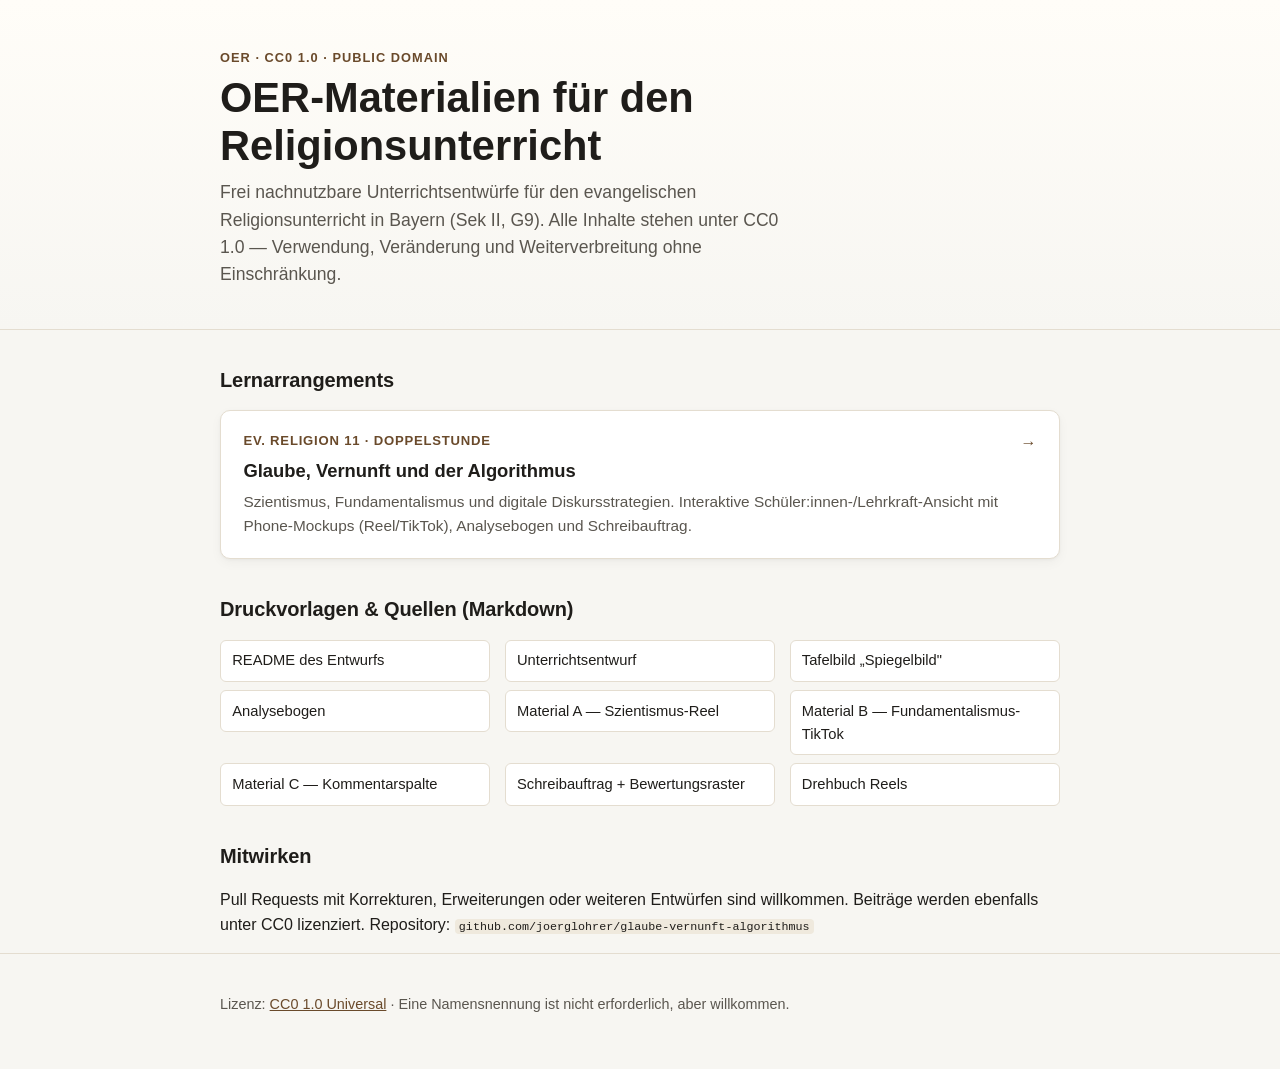
==== index.html @ 50a0d4b1 "Landing-Page für GitHub Pages + Rück-Navigation Übersichtsseite im Repo-Root verlinkt das Lernarrang" ====
<!DOCTYPE html>
<html lang="de">
<head>
  <meta charset="UTF-8" />
  <meta name="viewport" content="width=device-width, initial-scale=1.0" />
  <title>OER-Materialien für den Religionsunterricht</title>
  <meta name="description" content="Frei nachnutzbare Unterrichtsentwürfe für den evangelischen Religionsunterricht (CC0 1.0)." />
  <style>
    :root {
      --bg: #f7f6f2;
      --fg: #1f1d1a;
      --muted: #5a564f;
      --accent: #6a4a2b;
      --card: #ffffff;
      --border: #e4ddd0;
      --shadow: 0 1px 3px rgba(0,0,0,.04), 0 4px 12px rgba(0,0,0,.04);
    }
    * { box-sizing: border-box; }
    html, body { margin: 0; padding: 0; }
    body {
      font-family: -apple-system, BlinkMacSystemFont, "Segoe UI", Roboto,
                   "Helvetica Neue", Arial, sans-serif;
      background: var(--bg);
      color: var(--fg);
      line-height: 1.55;
      -webkit-font-smoothing: antialiased;
    }
    .container {
      max-width: 880px;
      margin: 0 auto;
      padding: 0 1.25rem;
    }
    header.site {
      padding: 3rem 0 1.5rem;
      border-bottom: 1px solid var(--border);
      background: linear-gradient(180deg, #fffdf8, var(--bg));
    }
    .kicker {
      text-transform: uppercase;
      letter-spacing: .08em;
      font-size: .8rem;
      color: var(--accent);
      margin: 0 0 .4rem;
      font-weight: 600;
    }
    h1 {
      font-size: clamp(1.7rem, 2.6vw + 1rem, 2.6rem);
      line-height: 1.15;
      margin: 0 0 .6rem;
    }
    .lead {
      font-size: 1.1rem;
      color: var(--muted);
      max-width: 60ch;
      margin: 0 0 1rem;
    }
    main { padding: 2rem 0 3rem; }
    h2 {
      font-size: 1.25rem;
      margin: 2.2rem 0 .9rem;
      letter-spacing: -.005em;
    }
    .entry {
      display: block;
      background: var(--card);
      border: 1px solid var(--border);
      border-radius: 10px;
      padding: 1.25rem 1.4rem;
      margin: 0 0 1rem;
      text-decoration: none;
      color: inherit;
      box-shadow: var(--shadow);
      transition: transform .12s ease, box-shadow .12s ease, border-color .12s ease;
    }
    .entry:hover, .entry:focus-visible {
      transform: translateY(-1px);
      border-color: #d4c8b1;
      box-shadow: 0 2px 4px rgba(0,0,0,.05), 0 8px 18px rgba(0,0,0,.06);
      outline: none;
    }
    .entry .meta {
      font-size: .82rem;
      text-transform: uppercase;
      letter-spacing: .06em;
      color: var(--accent);
      margin: 0 0 .35rem;
      font-weight: 600;
    }
    .entry h3 {
      margin: 0 0 .3rem;
      font-size: 1.15rem;
    }
    .entry p {
      margin: 0;
      color: var(--muted);
      font-size: .96rem;
    }
    .entry .arrow {
      float: right;
      color: var(--accent);
      font-weight: 600;
    }
    ul.flat {
      list-style: none;
      padding: 0;
      margin: 0;
      display: grid;
      grid-template-columns: repeat(auto-fill, minmax(220px, 1fr));
      gap: .5rem .9rem;
    }
    ul.flat li { margin: 0; }
    ul.flat a {
      display: block;
      padding: .55rem .7rem;
      text-decoration: none;
      color: var(--fg);
      border: 1px solid var(--border);
      border-radius: 6px;
      background: var(--card);
      font-size: .92rem;
    }
    ul.flat a:hover { border-color: #d4c8b1; }
    footer.site {
      border-top: 1px solid var(--border);
      padding: 1.5rem 0 2.5rem;
      color: var(--muted);
      font-size: .9rem;
    }
    footer.site a { color: var(--accent); }
    code.path {
      background: #efe9dd;
      padding: .08em .35em;
      border-radius: 4px;
      font-size: .9em;
    }
  </style>
</head>
<body>

  <header class="site">
    <div class="container">
      <p class="kicker">OER · CC0 1.0 · Public Domain</p>
      <h1>OER-Materialien für den Religionsunterricht</h1>
      <p class="lead">
        Frei nachnutzbare Unterrichtsentwürfe für den evangelischen
        Religionsunterricht in Bayern (Sek II, G9). Alle Inhalte stehen
        unter CC0 1.0 — Verwendung, Veränderung und Weiterverbreitung
        ohne Einschränkung.
      </p>
    </div>
  </header>

  <main class="container">

    <h2>Lernarrangements</h2>

    <a class="entry" href="oer/ev-religion-11/glaube-und-vernunft/web/">
      <span class="arrow">→</span>
      <p class="meta">Ev. Religion 11 · Doppelstunde</p>
      <h3>Glaube, Vernunft und der Algorithmus</h3>
      <p>
        Szientismus, Fundamentalismus und digitale Diskursstrategien.
        Interaktive Schüler:innen-/Lehrkraft-Ansicht mit Phone-Mockups
        (Reel/TikTok), Analysebogen und Schreibauftrag.
      </p>
    </a>

    <h2>Druckvorlagen & Quellen (Markdown)</h2>

    <ul class="flat">
      <li><a href="oer/ev-religion-11/glaube-und-vernunft/README.md">README des Entwurfs</a></li>
      <li><a href="oer/ev-religion-11/glaube-und-vernunft/unterrichtsentwurf.md">Unterrichtsentwurf</a></li>
      <li><a href="oer/ev-religion-11/glaube-und-vernunft/material/tafelbild-spiegelbild.md">Tafelbild „Spiegelbild"</a></li>
      <li><a href="oer/ev-religion-11/glaube-und-vernunft/material/analysebogen.md">Analysebogen</a></li>
      <li><a href="oer/ev-religion-11/glaube-und-vernunft/material/material-a-szientismus-reel.md">Material A — Szientismus-Reel</a></li>
      <li><a href="oer/ev-religion-11/glaube-und-vernunft/material/material-b-fundamentalismus-tiktok.md">Material B — Fundamentalismus-TikTok</a></li>
      <li><a href="oer/ev-religion-11/glaube-und-vernunft/material/material-c-kommentarspalte.md">Material C — Kommentarspalte</a></li>
      <li><a href="oer/ev-religion-11/glaube-und-vernunft/material/schreibauftrag-mit-bewertungsraster.md">Schreibauftrag + Bewertungsraster</a></li>
      <li><a href="oer/ev-religion-11/glaube-und-vernunft/material/drehbuch-reels.md">Drehbuch Reels</a></li>
    </ul>

    <h2>Mitwirken</h2>
    <p>
      Pull Requests mit Korrekturen, Erweiterungen oder weiteren
      Entwürfen sind willkommen. Beiträge werden ebenfalls unter CC0
      lizenziert. Repository:
      <code class="path">github.com/joerglohrer/glaube-vernunft-algorithmus</code>
    </p>

  </main>

  <footer class="site">
    <div class="container">
      <p>
        Lizenz: <a href="LICENSE">CC0 1.0 Universal</a> · Eine Namensnennung
        ist nicht erforderlich, aber willkommen.
      </p>
    </div>
  </footer>

</body>
</html>
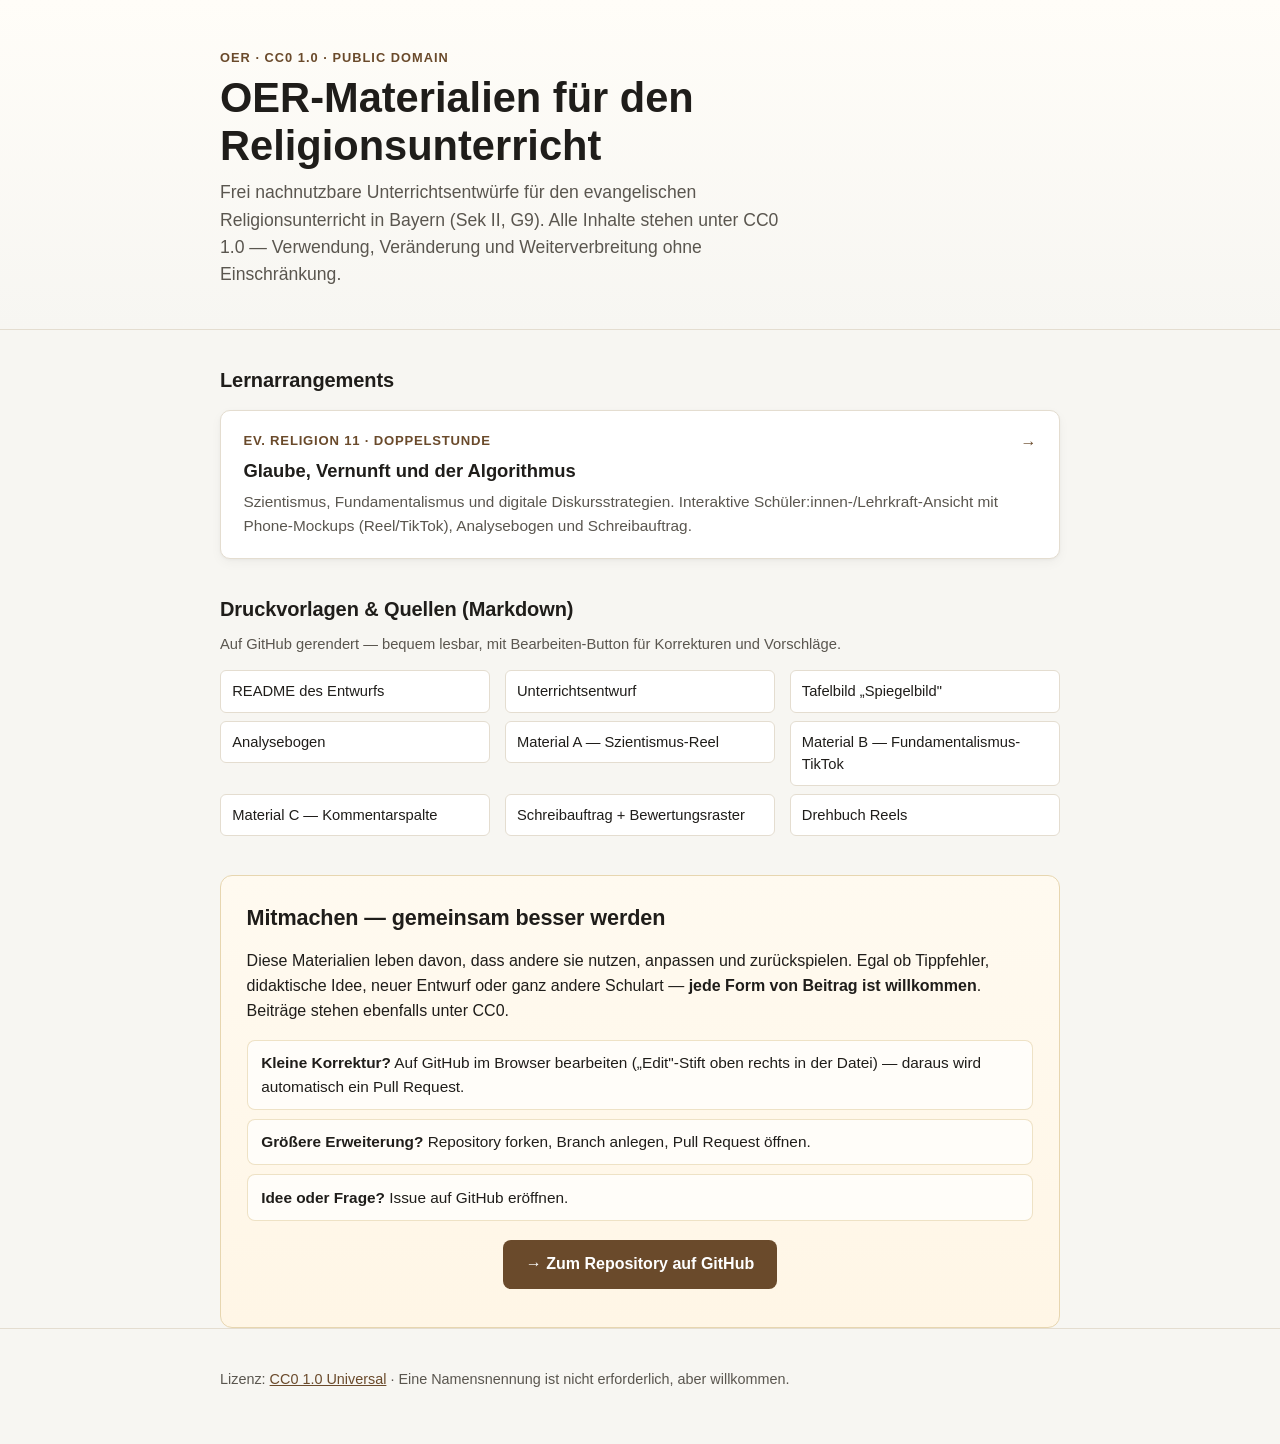
==== commit 1b1508a7: "Mitmachen-Sektion, GitHub-Blob-Links, korrekter Lehrplan-URI Landing-Page: Markdown-Vorlagen verlink" ====
--- a/index.html
+++ b/index.html
@@ -127,11 +127,61 @@
       font-size: .9rem;
     }
     footer.site a { color: var(--accent); }
-    code.path {
-      background: #efe9dd;
-      padding: .08em .35em;
-      border-radius: 4px;
-      font-size: .9em;
+    .hint {
+      color: var(--muted);
+      font-size: .92rem;
+      margin: -.4rem 0 .9rem;
+    }
+    .contribute {
+      margin-top: 2.4rem;
+      padding: 1.6rem 1.6rem 1.4rem;
+      background: linear-gradient(180deg, #fffaf0, #fff6e6);
+      border: 1px solid #e7d6b0;
+      border-radius: 12px;
+    }
+    .contribute h2 {
+      margin-top: 0;
+      font-size: 1.35rem;
+    }
+    .contribute > p {
+      color: var(--fg);
+      margin: 0 0 1rem;
+    }
+    .contribute-ways {
+      list-style: none;
+      padding: 0;
+      margin: 0 0 1.2rem;
+      display: grid;
+      gap: .55rem;
+    }
+    .contribute-ways li {
+      padding: .65rem .85rem;
+      background: rgba(255,255,255,.7);
+      border: 1px solid rgba(231, 214, 176, .7);
+      border-radius: 8px;
+      font-size: .96rem;
+      color: var(--fg);
+    }
+    .repo-cta {
+      margin: 0;
+      text-align: center;
+    }
+    .repo-link {
+      display: inline-block;
+      padding: .75rem 1.4rem;
+      background: var(--accent);
+      color: #fff;
+      text-decoration: none;
+      border-radius: 8px;
+      font-weight: 600;
+      font-size: 1rem;
+      transition: background .12s ease, transform .12s ease;
+    }
+    .repo-link:hover,
+    .repo-link:focus-visible {
+      background: #553a22;
+      transform: translateY(-1px);
+      outline: none;
     }
   </style>
 </head>
@@ -166,26 +216,54 @@
     </a>
 
     <h2>Druckvorlagen & Quellen (Markdown)</h2>
+    <p class="hint">
+      Auf GitHub gerendert — bequem lesbar, mit Bearbeiten-Button für
+      Korrekturen und Vorschläge.
+    </p>
 
     <ul class="flat">
-      <li><a href="oer/ev-religion-11/glaube-und-vernunft/README.md">README des Entwurfs</a></li>
-      <li><a href="oer/ev-religion-11/glaube-und-vernunft/unterrichtsentwurf.md">Unterrichtsentwurf</a></li>
-      <li><a href="oer/ev-religion-11/glaube-und-vernunft/material/tafelbild-spiegelbild.md">Tafelbild „Spiegelbild"</a></li>
-      <li><a href="oer/ev-religion-11/glaube-und-vernunft/material/analysebogen.md">Analysebogen</a></li>
-      <li><a href="oer/ev-religion-11/glaube-und-vernunft/material/material-a-szientismus-reel.md">Material A — Szientismus-Reel</a></li>
-      <li><a href="oer/ev-religion-11/glaube-und-vernunft/material/material-b-fundamentalismus-tiktok.md">Material B — Fundamentalismus-TikTok</a></li>
-      <li><a href="oer/ev-religion-11/glaube-und-vernunft/material/material-c-kommentarspalte.md">Material C — Kommentarspalte</a></li>
-      <li><a href="oer/ev-religion-11/glaube-und-vernunft/material/schreibauftrag-mit-bewertungsraster.md">Schreibauftrag + Bewertungsraster</a></li>
-      <li><a href="oer/ev-religion-11/glaube-und-vernunft/material/drehbuch-reels.md">Drehbuch Reels</a></li>
+      <li><a href="https://github.com/joerglohrer/glaube-vernunft-algorithmus/blob/main/oer/ev-religion-11/glaube-und-vernunft/README.md">README des Entwurfs</a></li>
+      <li><a href="https://github.com/joerglohrer/glaube-vernunft-algorithmus/blob/main/oer/ev-religion-11/glaube-und-vernunft/unterrichtsentwurf.md">Unterrichtsentwurf</a></li>
+      <li><a href="https://github.com/joerglohrer/glaube-vernunft-algorithmus/blob/main/oer/ev-religion-11/glaube-und-vernunft/material/tafelbild-spiegelbild.md">Tafelbild „Spiegelbild"</a></li>
+      <li><a href="https://github.com/joerglohrer/glaube-vernunft-algorithmus/blob/main/oer/ev-religion-11/glaube-und-vernunft/material/analysebogen.md">Analysebogen</a></li>
+      <li><a href="https://github.com/joerglohrer/glaube-vernunft-algorithmus/blob/main/oer/ev-religion-11/glaube-und-vernunft/material/material-a-szientismus-reel.md">Material A — Szientismus-Reel</a></li>
+      <li><a href="https://github.com/joerglohrer/glaube-vernunft-algorithmus/blob/main/oer/ev-religion-11/glaube-und-vernunft/material/material-b-fundamentalismus-tiktok.md">Material B — Fundamentalismus-TikTok</a></li>
+      <li><a href="https://github.com/joerglohrer/glaube-vernunft-algorithmus/blob/main/oer/ev-religion-11/glaube-und-vernunft/material/material-c-kommentarspalte.md">Material C — Kommentarspalte</a></li>
+      <li><a href="https://github.com/joerglohrer/glaube-vernunft-algorithmus/blob/main/oer/ev-religion-11/glaube-und-vernunft/material/schreibauftrag-mit-bewertungsraster.md">Schreibauftrag + Bewertungsraster</a></li>
+      <li><a href="https://github.com/joerglohrer/glaube-vernunft-algorithmus/blob/main/oer/ev-religion-11/glaube-und-vernunft/material/drehbuch-reels.md">Drehbuch Reels</a></li>
     </ul>
 
-    <h2>Mitwirken</h2>
-    <p>
-      Pull Requests mit Korrekturen, Erweiterungen oder weiteren
-      Entwürfen sind willkommen. Beiträge werden ebenfalls unter CC0
-      lizenziert. Repository:
-      <code class="path">github.com/joerglohrer/glaube-vernunft-algorithmus</code>
-    </p>
+    <section class="contribute">
+      <h2>Mitmachen — gemeinsam besser werden</h2>
+      <p>
+        Diese Materialien leben davon, dass andere sie nutzen, anpassen
+        und zurückspielen. Egal ob Tippfehler, didaktische Idee, neuer
+        Entwurf oder ganz andere Schulart — <strong>jede Form von
+        Beitrag ist willkommen</strong>. Beiträge stehen ebenfalls unter
+        CC0.
+      </p>
+      <ul class="contribute-ways">
+        <li>
+          <strong>Kleine Korrektur?</strong> Auf GitHub im Browser
+          bearbeiten („Edit"-Stift oben rechts in der Datei) — daraus
+          wird automatisch ein Pull Request.
+        </li>
+        <li>
+          <strong>Größere Erweiterung?</strong> Repository forken,
+          Branch anlegen, Pull Request öffnen.
+        </li>
+        <li>
+          <strong>Idee oder Frage?</strong> Issue auf GitHub eröffnen.
+        </li>
+      </ul>
+      <p class="repo-cta">
+        <a class="repo-link"
+           href="https://github.com/joerglohrer/glaube-vernunft-algorithmus"
+           target="_blank" rel="noopener">
+          → Zum Repository auf GitHub
+        </a>
+      </p>
+    </section>
 
   </main>
 
